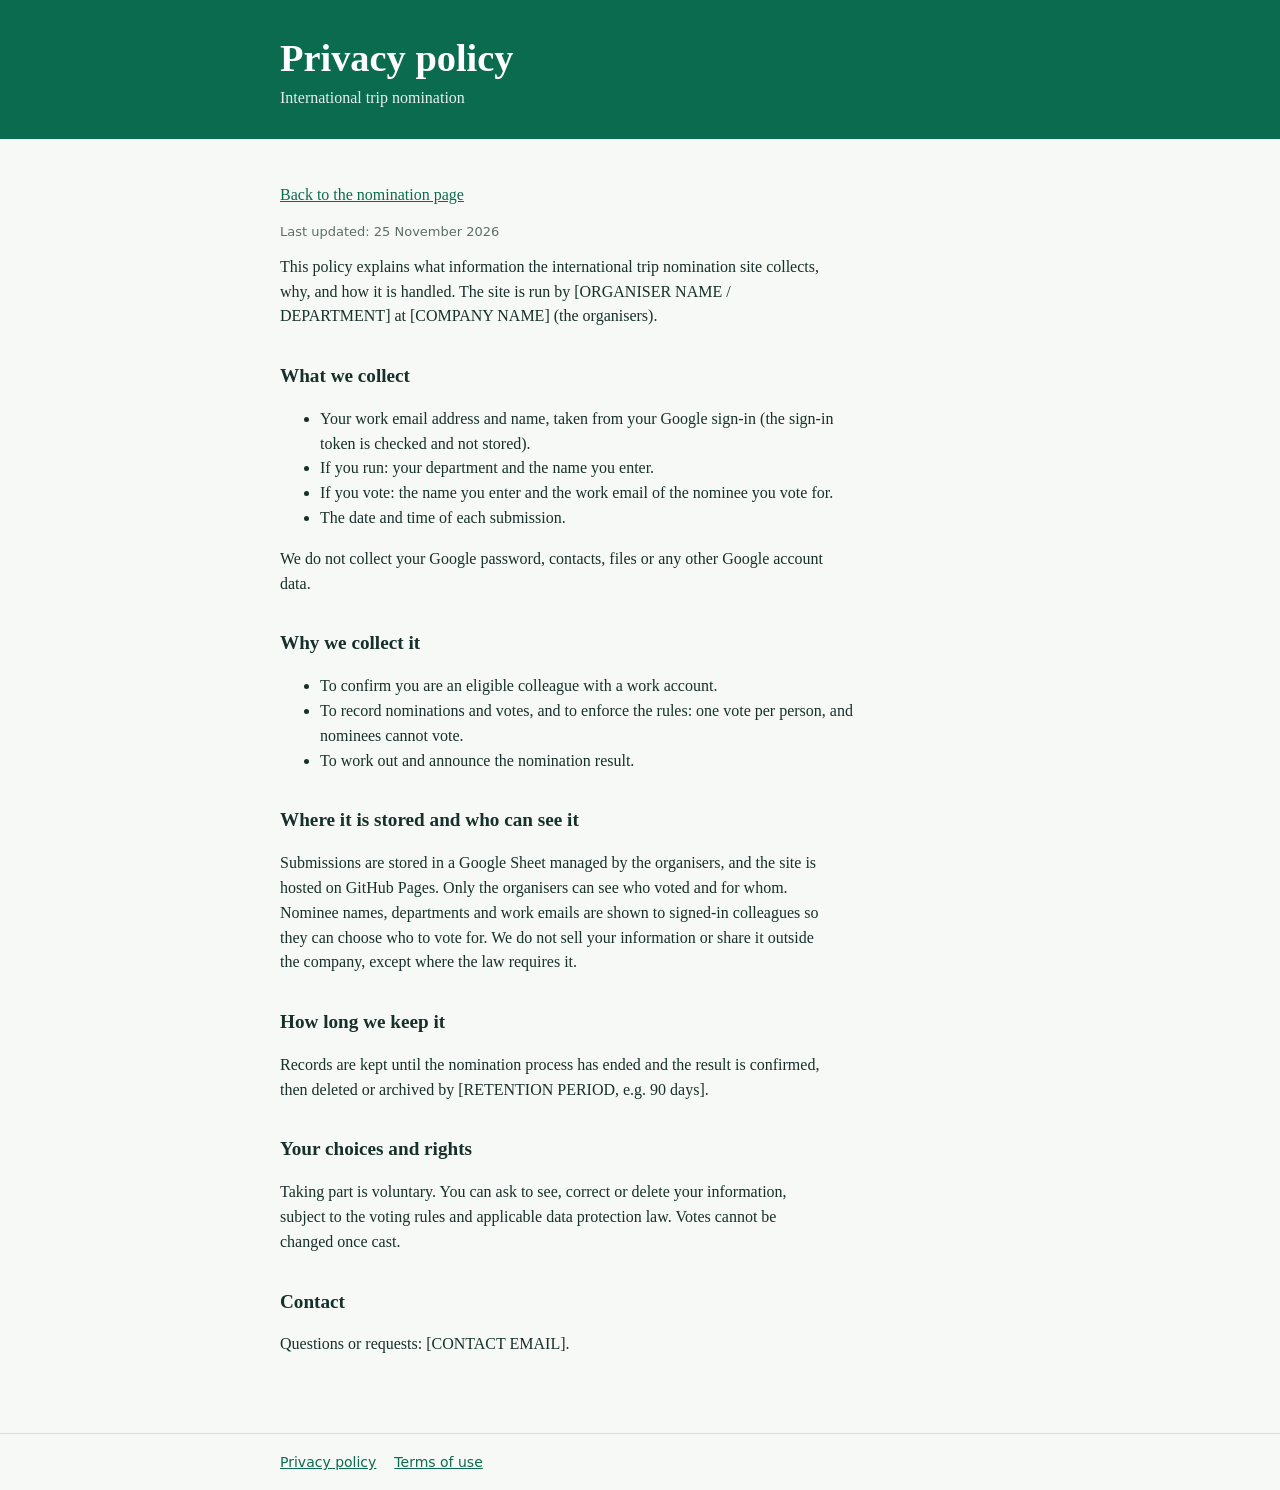
==== privacy.html @ 4c98944d "privacy and terms updates" ====
<!DOCTYPE html>
<html lang="en">
<head>
<meta charset="utf-8">
<meta name="viewport" content="width=device-width, initial-scale=1">
<title>Privacy policy | International Trip Nomination</title>
<link rel="stylesheet" href="styles.css">
</head>
<body>
<header><div class="wrap"><h1>Privacy policy</h1><p>International trip nomination</p></div></header>
<main><div class="wrap doc">
<p><a class="back" href="index.html">Back to the nomination page</a></p>
<p class="updated">Last updated: 25 November 2026</p>

<p>This policy explains what information the international trip nomination site collects, why, and how it is handled. The site is run by [ORGANISER NAME / DEPARTMENT] at [COMPANY NAME] (the organisers).</p>

<h2>What we collect</h2>
<ul>
  <li>Your work email address and name, taken from your Google sign-in (the sign-in token is checked and not stored).</li>
  <li>If you run: your department and the name you enter.</li>
  <li>If you vote: the name you enter and the work email of the nominee you vote for.</li>
  <li>The date and time of each submission.</li>
</ul>
<p>We do not collect your Google password, contacts, files or any other Google account data.</p>

<h2>Why we collect it</h2>
<ul>
  <li>To confirm you are an eligible colleague with a work account.</li>
  <li>To record nominations and votes, and to enforce the rules: one vote per person, and nominees cannot vote.</li>
  <li>To work out and announce the nomination result.</li>
</ul>

<h2>Where it is stored and who can see it</h2>
<p>Submissions are stored in a Google Sheet managed by the organisers, and the site is hosted on GitHub Pages. Only the organisers can see who voted and for whom. Nominee names, departments and work emails are shown to signed-in colleagues so they can choose who to vote for. We do not sell your information or share it outside the company, except where the law requires it.</p>

<h2>How long we keep it</h2>
<p>Records are kept until the nomination process has ended and the result is confirmed, then deleted or archived by [RETENTION PERIOD, e.g. 90 days].</p>

<h2>Your choices and rights</h2>
<p>Taking part is voluntary. You can ask to see, correct or delete your information, subject to the voting rules and applicable data protection law. Votes cannot be changed once cast.</p>

<h2>Contact</h2>
<p>Questions or requests: [CONTACT EMAIL].</p>
</div></main>
<footer><div class="wrap"><a href="privacy.html">Privacy policy</a><a href="terms.html">Terms of use</a></div></footer>
</body>
</html>
---- styles.css ----
:root{--ink:#16302b;--muted:#5b6f6a;--paper:#f7f9f6;--card:#fff;--line:#d5ded9;--brand:#0b6b4f;--brand-d:#084c38;--err:#a3281f}
*{box-sizing:border-box}
body{margin:0;font:16px/1.55 Georgia,'Times New Roman',serif;color:var(--ink);background:var(--paper)}
header{background:var(--brand);color:#fff;padding:36px 20px 28px}
.wrap{max-width:720px;margin:0 auto}
h1{margin:0 0 6px;font-size:clamp(1.7rem,5vw,2.4rem);line-height:1.15}
header p{margin:0;opacity:.9}
nav{border-bottom:1px solid var(--line);background:var(--card)}
nav .wrap{display:flex;gap:4px}
nav button{font:600 15px system-ui,sans-serif;padding:14px 18px;border:0;background:none;color:var(--muted);cursor:pointer;border-bottom:3px solid transparent}
nav button[aria-selected=true]{color:var(--brand);border-color:var(--brand)}
button:focus-visible,input:focus-visible,.go:focus-visible{outline:3px solid #f2b705;outline-offset:2px}
main{padding:28px 20px 60px}
section{display:none}section.on{display:block}
.who{font:14px system-ui,sans-serif;background:#e9f1ed;border:1px solid var(--line);padding:10px 14px;border-radius:6px;margin-bottom:22px;display:flex;gap:14px;align-items:center;justify-content:space-between;flex-wrap:wrap}
label{display:block;font:600 14px system-ui,sans-serif;margin:16px 0 6px}
input{width:100%;padding:11px 12px;font:16px system-ui,sans-serif;border:1px solid #9db0a9;border-radius:6px;background:#fff}
input[readonly]{background:#eef2ef;color:var(--muted)}
.go{margin-top:22px;font:600 16px system-ui,sans-serif;padding:12px 22px;border:0;border-radius:6px;background:var(--brand);color:#fff;cursor:pointer}
.go:hover{background:var(--brand-d)}.go:disabled{background:#9db0a9;cursor:not-allowed}
.msg{margin-top:16px;padding:12px 14px;border-radius:6px;font:15px system-ui,sans-serif;display:none}
.msg.err{display:block;background:#fbeceb;color:var(--err);border:1px solid #e6b6b2}
.msg.ok{display:block;background:#e6f3ec;color:var(--brand);border:1px solid #a9d3bd}
h2{margin-top:0}ol li{margin-bottom:10px}
.hint{font:13px system-ui,sans-serif;color:var(--muted);margin-top:4px}
footer{border-top:1px solid var(--line);padding:20px;font:14px system-ui,sans-serif;color:var(--muted)}
footer .wrap{display:flex;gap:18px;flex-wrap:wrap}
footer a,.back{color:var(--brand)}
.doc h2{margin-top:32px;font-size:1.2rem}
.doc p,.doc li{max-width:68ch}
.updated{font:13px system-ui,sans-serif;color:var(--muted)}
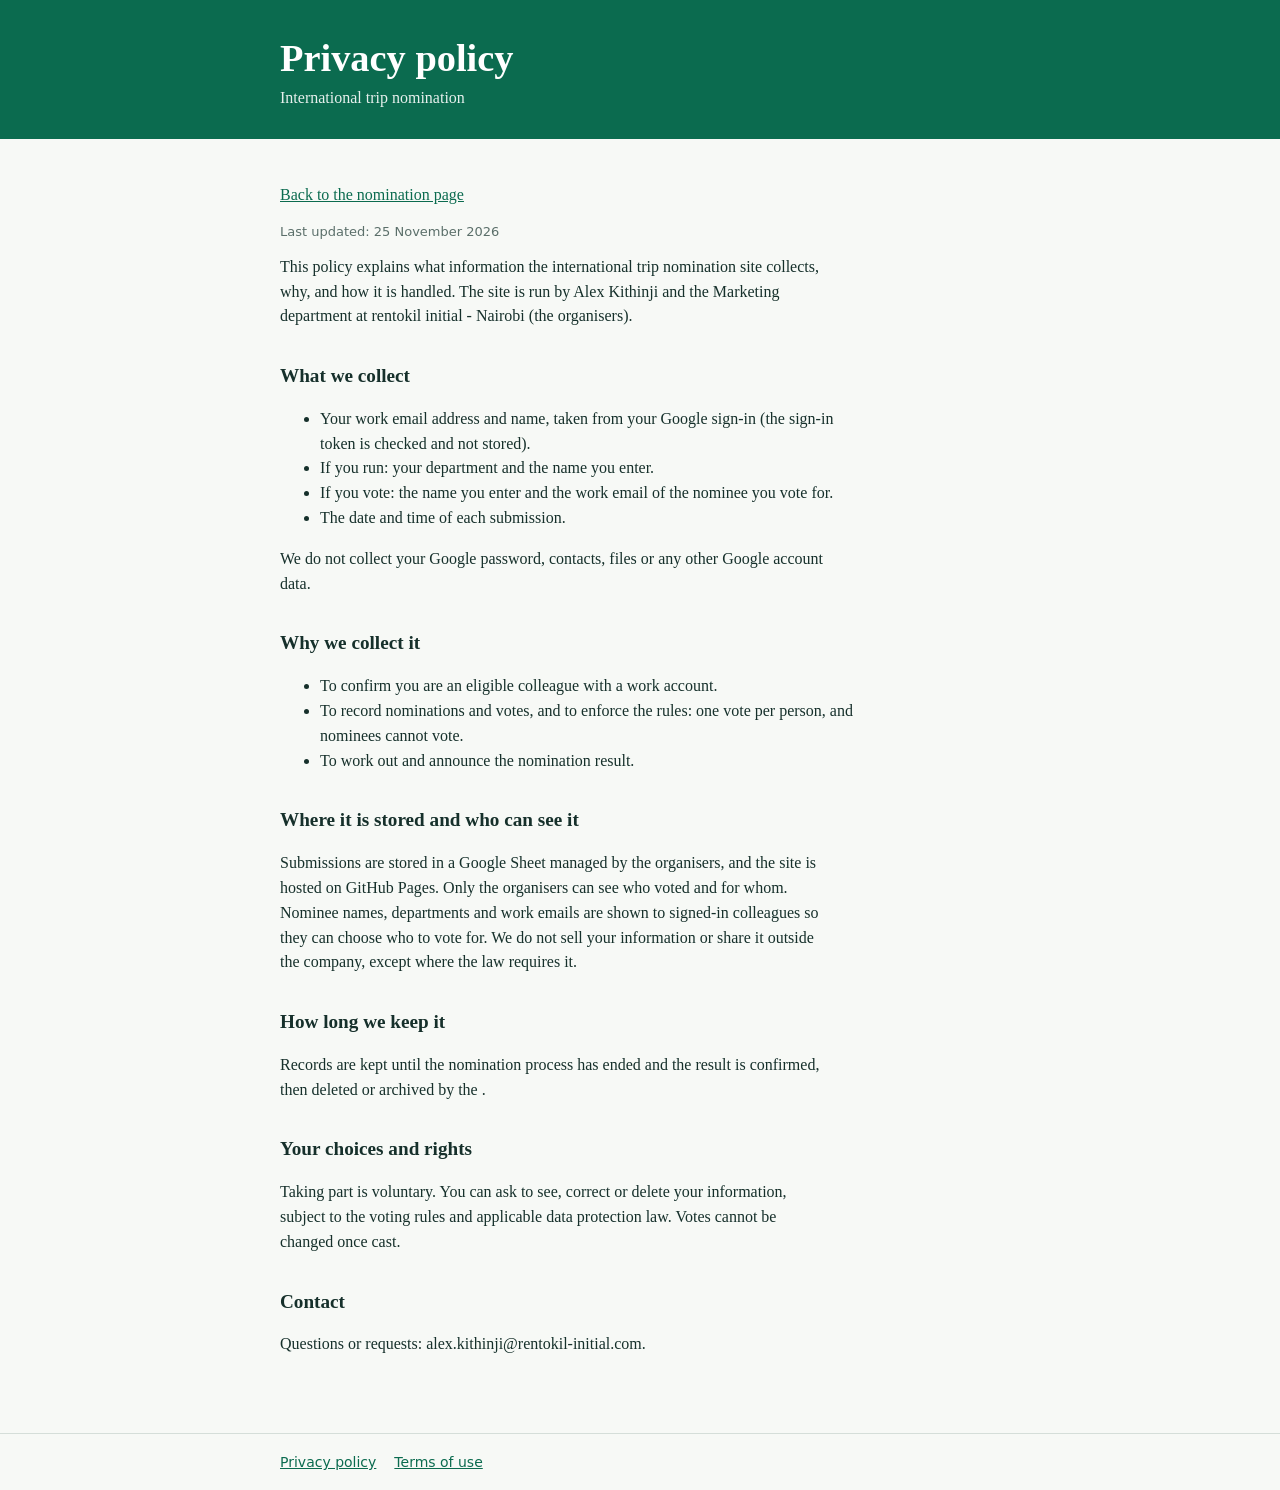
==== commit ac886c6c: "k" ====
--- a/privacy.html
+++ b/privacy.html
@@ -12,7 +12,7 @@
 <p><a class="back" href="index.html">Back to the nomination page</a></p>
 <p class="updated">Last updated: 25 November 2026</p>
 
-<p>This policy explains what information the international trip nomination site collects, why, and how it is handled. The site is run by [ORGANISER NAME / DEPARTMENT] at [COMPANY NAME] (the organisers).</p>
+<p>This policy explains what information the international trip nomination site collects, why, and how it is handled. The site is run by Alex Kithinji and the Marketing department at rentokil initial - Nairobi  (the organisers).</p>
 
 <h2>What we collect</h2>
 <ul>
@@ -34,14 +34,14 @@
 <p>Submissions are stored in a Google Sheet managed by the organisers, and the site is hosted on GitHub Pages. Only the organisers can see who voted and for whom. Nominee names, departments and work emails are shown to signed-in colleagues so they can choose who to vote for. We do not sell your information or share it outside the company, except where the law requires it.</p>
 
 <h2>How long we keep it</h2>
-<p>Records are kept until the nomination process has ended and the result is confirmed, then deleted or archived by [RETENTION PERIOD, e.g. 90 days].</p>
+<p>Records are kept until the nomination process has ended and the result is confirmed, then deleted or archived by the .</p>
 
 <h2>Your choices and rights</h2>
 <p>Taking part is voluntary. You can ask to see, correct or delete your information, subject to the voting rules and applicable data protection law. Votes cannot be changed once cast.</p>
 
 <h2>Contact</h2>
-<p>Questions or requests: [CONTACT EMAIL].</p>
+<p>Questions or requests: alex.kithinji@rentokil-initial.com.</p>
 </div></main>
-<footer><div class="wrap"><a href="privacy.html">Privacy policy</a><a href="terms.html">Terms of use</a></div></footer>
+<footer><div class="wrap"><a href="privacy.html"> Privacy policy </a><a href="terms.html"> Terms of use </a></div></footer>
 </body>
 </html>
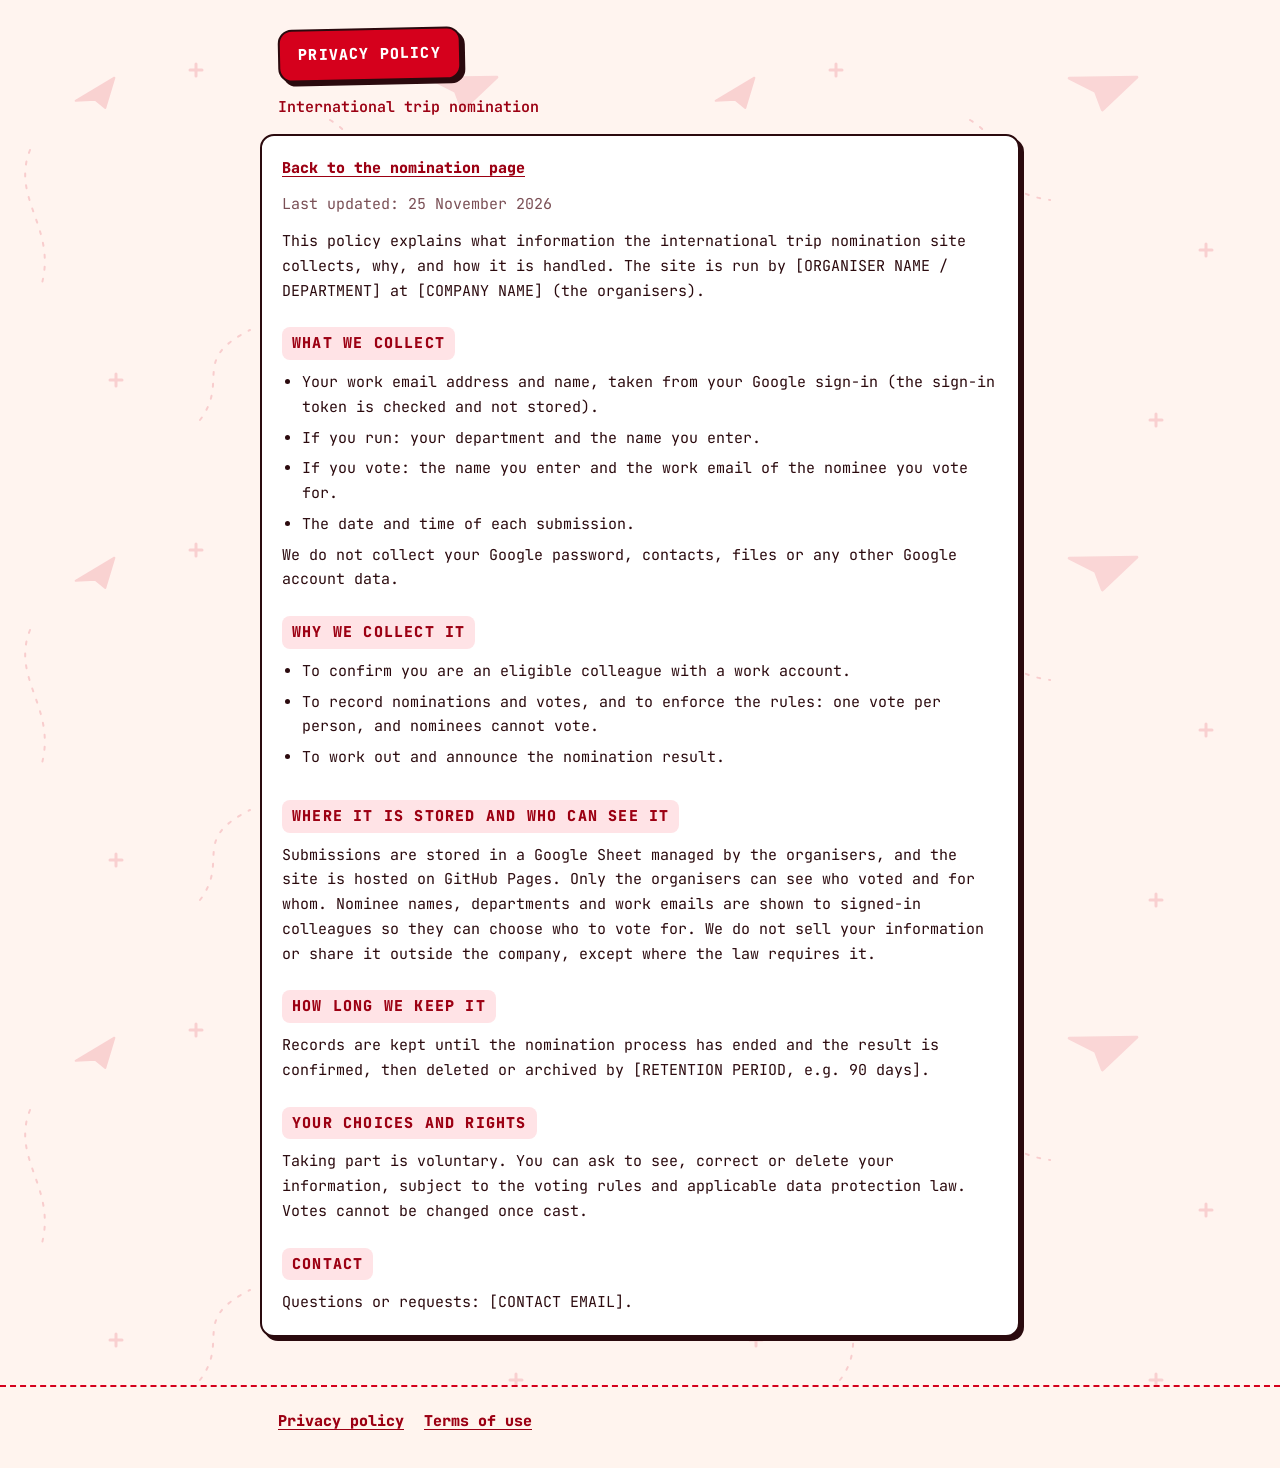
==== commit 56fcc5df: "enhancements" ====
--- a/privacy.html
+++ b/privacy.html
@@ -4,6 +4,7 @@
 <meta charset="utf-8">
 <meta name="viewport" content="width=device-width, initial-scale=1">
 <title>Privacy policy | International Trip Nomination</title>
+<link rel="preconnect" href="https://fonts.googleapis.com"><link rel="preconnect" href="https://fonts.gstatic.com" crossorigin><link href="https://fonts.googleapis.com/css2?family=JetBrains+Mono:wght@400;600;800&display=swap" rel="stylesheet">
 <link rel="stylesheet" href="styles.css">
 </head>
 <body>
@@ -12,7 +13,7 @@
 <p><a class="back" href="index.html">Back to the nomination page</a></p>
 <p class="updated">Last updated: 25 November 2026</p>
 
-<p>This policy explains what information the international trip nomination site collects, why, and how it is handled. The site is run by Alex Kithinji and the Marketing department at rentokil initial - Nairobi  (the organisers).</p>
+<p>This policy explains what information the international trip nomination site collects, why, and how it is handled. The site is run by [ORGANISER NAME / DEPARTMENT] at [COMPANY NAME] (the organisers).</p>
 
 <h2>What we collect</h2>
 <ul>
@@ -34,14 +35,14 @@
 <p>Submissions are stored in a Google Sheet managed by the organisers, and the site is hosted on GitHub Pages. Only the organisers can see who voted and for whom. Nominee names, departments and work emails are shown to signed-in colleagues so they can choose who to vote for. We do not sell your information or share it outside the company, except where the law requires it.</p>
 
 <h2>How long we keep it</h2>
-<p>Records are kept until the nomination process has ended and the result is confirmed, then deleted or archived by the .</p>
+<p>Records are kept until the nomination process has ended and the result is confirmed, then deleted or archived by [RETENTION PERIOD, e.g. 90 days].</p>
 
 <h2>Your choices and rights</h2>
 <p>Taking part is voluntary. You can ask to see, correct or delete your information, subject to the voting rules and applicable data protection law. Votes cannot be changed once cast.</p>
 
 <h2>Contact</h2>
-<p>Questions or requests: alex.kithinji@rentokil-initial.com.</p>
+<p>Questions or requests: [CONTACT EMAIL].</p>
 </div></main>
-<footer><div class="wrap"><a href="privacy.html"> Privacy policy </a><a href="terms.html"> Terms of use </a></div></footer>
+<footer><div class="wrap"><a href="privacy.html">Privacy policy</a><a href="terms.html">Terms of use</a></div></footer>
 </body>
 </html>
--- a/styles.css
+++ b/styles.css
@@ -1,31 +1,81 @@
-:root{--ink:#16302b;--muted:#5b6f6a;--paper:#f7f9f6;--card:#fff;--line:#d5ded9;--brand:#0b6b4f;--brand-d:#084c38;--err:#a3281f}
+/* Single font, single size. Contrast comes from weight, colour, fills, borders and shadows. */
+:root{
+  --red:#d5001c; --red-d:#9c0013; --tint:#ffe3e6; --paper:#fff4ef; --card:#fff;
+  --ink:#2b0a0e; --muted:#7a4f55; --line:#2b0a0e; --ok:#14683a; --gold:#ffc83d;
+  --r:14px; --shadow:4px 4px 0 var(--ink);
+}
 *{box-sizing:border-box}
-body{margin:0;font:16px/1.55 Georgia,'Times New Roman',serif;color:var(--ink);background:var(--paper)}
-header{background:var(--brand);color:#fff;padding:36px 20px 28px}
-.wrap{max-width:720px;margin:0 auto}
-h1{margin:0 0 6px;font-size:clamp(1.7rem,5vw,2.4rem);line-height:1.15}
-header p{margin:0;opacity:.9}
-nav{border-bottom:1px solid var(--line);background:var(--card)}
-nav .wrap{display:flex;gap:4px}
-nav button{font:600 15px system-ui,sans-serif;padding:14px 18px;border:0;background:none;color:var(--muted);cursor:pointer;border-bottom:3px solid transparent}
-nav button[aria-selected=true]{color:var(--brand);border-color:var(--brand)}
-button:focus-visible,input:focus-visible,.go:focus-visible{outline:3px solid #f2b705;outline-offset:2px}
-main{padding:28px 20px 60px}
+html{font-size:15px}
+body{margin:0;font-family:'JetBrains Mono',ui-monospace,Menlo,Consolas,monospace;font-size:1rem;line-height:1.65;color:var(--ink);
+  background:var(--paper) url(sky.svg) 0 0/640px 480px repeat}
+h1,h2,h3,p,ol,ul{font-size:1rem;margin:0}
+.wrap{max-width:760px;margin:0 auto;padding:0 18px}
+
+/* Header */
+header{padding:28px 0 8px}
+header h1{display:inline-block;background:var(--red);color:#fff;font-weight:800;text-transform:uppercase;letter-spacing:.08em;
+  padding:12px 18px;border:2px solid var(--ink);border-radius:var(--r);box-shadow:var(--shadow);transform:rotate(-1.2deg)}
+header p{margin-top:14px;font-weight:600;color:var(--red-d)}
+
+/* Tabs */
+nav{padding:16px 0}
+nav .wrap{display:flex;gap:10px;overflow-x:auto;padding-bottom:6px}
+nav button{font:inherit;font-weight:800;text-transform:uppercase;letter-spacing:.06em;white-space:nowrap;min-height:44px;
+  padding:8px 18px;border:2px solid var(--ink);border-radius:999px;background:var(--card);color:var(--ink);cursor:pointer;box-shadow:3px 3px 0 var(--ink);transition:transform .1s,box-shadow .1s}
+nav button:hover{transform:translate(-1px,-1px)}
+nav button[aria-selected=true]{background:var(--gold);transform:translate(3px,3px);box-shadow:none}
+
+/* Cards */
+main{padding:6px 0 48px}
+.card{background:var(--card);border:2px solid var(--ink);border-radius:var(--r);box-shadow:var(--shadow);padding:20px;margin-bottom:22px}
+.card:nth-of-type(odd){transform:rotate(-.25deg)}
+.card:nth-of-type(even){transform:rotate(.25deg)}
+.card h2{display:inline-block;background:var(--tint);color:var(--red-d);font-weight:800;text-transform:uppercase;letter-spacing:.08em;padding:4px 10px;border-radius:8px;margin-bottom:14px}
+.who{display:flex;gap:14px;align-items:center;justify-content:space-between;flex-wrap:wrap;background:var(--tint);font-weight:600}
 section{display:none}section.on{display:block}
-.who{font:14px system-ui,sans-serif;background:#e9f1ed;border:1px solid var(--line);padding:10px 14px;border-radius:6px;margin-bottom:22px;display:flex;gap:14px;align-items:center;justify-content:space-between;flex-wrap:wrap}
-label{display:block;font:600 14px system-ui,sans-serif;margin:16px 0 6px}
-input{width:100%;padding:11px 12px;font:16px system-ui,sans-serif;border:1px solid #9db0a9;border-radius:6px;background:#fff}
-input[readonly]{background:#eef2ef;color:var(--muted)}
-.go{margin-top:22px;font:600 16px system-ui,sans-serif;padding:12px 22px;border:0;border-radius:6px;background:var(--brand);color:#fff;cursor:pointer}
-.go:hover{background:var(--brand-d)}.go:disabled{background:#9db0a9;cursor:not-allowed}
-.msg{margin-top:16px;padding:12px 14px;border-radius:6px;font:15px system-ui,sans-serif;display:none}
-.msg.err{display:block;background:#fbeceb;color:var(--err);border:1px solid #e6b6b2}
-.msg.ok{display:block;background:#e6f3ec;color:var(--brand);border:1px solid #a9d3bd}
-h2{margin-top:0}ol li{margin-bottom:10px}
-.hint{font:13px system-ui,sans-serif;color:var(--muted);margin-top:4px}
-footer{border-top:1px solid var(--line);padding:20px;font:14px system-ui,sans-serif;color:var(--muted)}
-footer .wrap{display:flex;gap:18px;flex-wrap:wrap}
-footer a,.back{color:var(--brand)}
-.doc h2{margin-top:32px;font-size:1.2rem}
-.doc p,.doc li{max-width:68ch}
-.updated{font:13px system-ui,sans-serif;color:var(--muted)}
+ol{padding-left:0;list-style:none;counter-item:rules;display:grid;gap:10px}
+ol li{counter-increment:rules;display:flex;gap:12px;align-items:flex-start;padding:10px 12px;border:2px dashed var(--red);border-radius:10px}
+ol li::before{content:counter(rules);flex:none;display:grid;place-items:center;width:28px;height:28px;border-radius:50%;background:var(--red);color:#fff;font-weight:800}
+strong{font-weight:800;color:var(--red-d)}
+a{color:var(--red-d);font-weight:800;text-underline-offset:3px}
+
+/* Forms */
+label{display:block;font-weight:800;text-transform:uppercase;letter-spacing:.06em;color:var(--red-d);margin:16px 0 6px}
+input{width:100%;min-height:46px;padding:10px 12px;font:inherit;color:var(--ink);background:#fff;border:2px solid var(--ink);border-radius:10px}
+input::placeholder{color:#b08a8f}
+input[readonly]{background:var(--tint);color:var(--muted);font-weight:600}
+input:focus-visible,button:focus-visible,a:focus-visible{outline:3px solid var(--gold);outline-offset:2px;box-shadow:0 0 0 5px var(--ink)}
+.hint{color:var(--muted);margin-top:6px}
+
+/* Primary button: filled red, high contrast against the cream page */
+.go{margin-top:22px;width:100%;min-height:50px;font:inherit;font-weight:800;text-transform:uppercase;letter-spacing:.08em;
+  padding:12px 22px;border:2px solid var(--ink);border-radius:12px;background:var(--red);color:#fff;cursor:pointer;box-shadow:var(--shadow);transition:transform .1s,box-shadow .1s}
+.go:hover:not(:disabled){background:var(--red-d);transform:translate(-1px,-1px)}
+.go:active:not(:disabled){transform:translate(4px,4px);box-shadow:none}
+.go:disabled{background:#e6d3d5;color:#8d7074;border-style:dashed;box-shadow:none;cursor:not-allowed}
+@media(min-width:560px){.go{width:auto}}
+
+/* Messages */
+.msg{margin-top:16px;padding:12px 14px;border:2px solid var(--ink);border-radius:10px;font-weight:600;display:none}
+.msg.err{display:block;background:#ffd9dd;color:var(--red-d)}
+.msg.ok{display:block;background:#d9f5e3;color:var(--ok)}
+
+/* Nominee suggestions */
+.pick{position:relative}
+.sugg{position:absolute;z-index:5;left:0;right:0;top:calc(100% + 6px);max-height:280px;overflow:auto;display:grid;gap:8px;padding:10px;
+  background:var(--card);border:2px solid var(--ink);border-radius:var(--r);box-shadow:var(--shadow)}
+.sugg[hidden]{display:none}
+.sugg-item{display:grid;gap:2px;text-align:left;font:inherit;padding:10px 12px;background:var(--paper);border:2px solid var(--ink);border-radius:10px;cursor:pointer;color:var(--ink)}
+.sugg-item:hover,.sugg-item:focus-visible{background:var(--gold)}
+.sugg-item b{font-weight:800}.sugg-item span{color:var(--muted)}
+.sugg-note{padding:6px 4px;color:var(--muted);font-weight:600}
+
+/* Footer */
+footer{padding:22px 0 34px;border-top:2px dashed var(--red);background:rgba(255,244,239,.9)}
+footer .wrap{display:flex;gap:20px;flex-wrap:wrap}
+.back{display:inline-block;margin-bottom:12px}
+.updated{color:var(--muted);margin-bottom:12px}
+.doc{background:var(--card);border:2px solid var(--ink);border-radius:var(--r);box-shadow:var(--shadow);padding:20px}
+.doc h2{background:var(--tint);color:var(--red-d);display:inline-block;font-weight:800;text-transform:uppercase;letter-spacing:.08em;padding:4px 10px;border-radius:8px;margin:24px 0 10px}
+.doc ul{padding-left:20px}.doc li{margin-bottom:6px}
+@media(prefers-reduced-motion:reduce){*{transition:none!important}}
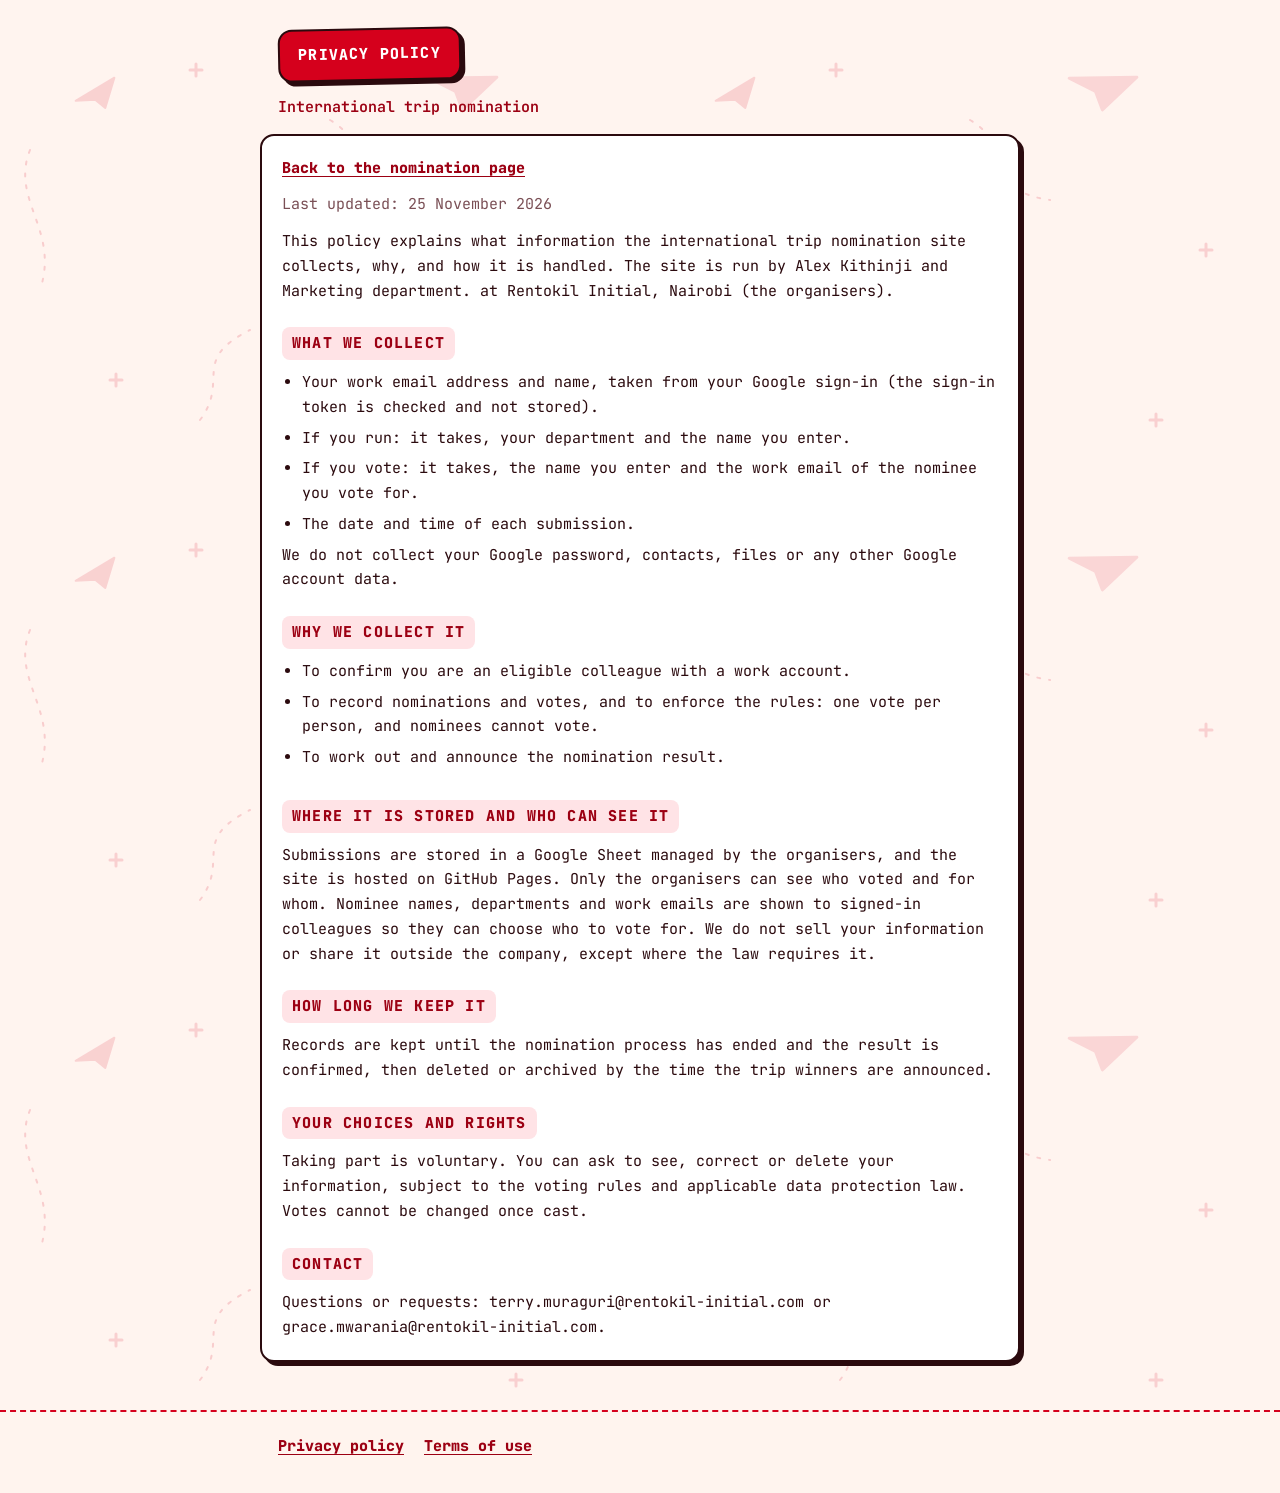
==== commit 18d5aa56: "final" ====
--- a/privacy.html
+++ b/privacy.html
@@ -13,13 +13,13 @@
 <p><a class="back" href="index.html">Back to the nomination page</a></p>
 <p class="updated">Last updated: 25 November 2026</p>
 
-<p>This policy explains what information the international trip nomination site collects, why, and how it is handled. The site is run by [ORGANISER NAME / DEPARTMENT] at [COMPANY NAME] (the organisers).</p>
+<p>This policy explains what information the international trip nomination site collects, why, and how it is handled. The site is run by Alex Kithinji and Marketing department. at Rentokil Initial, Nairobi (the organisers).</p>
 
 <h2>What we collect</h2>
 <ul>
   <li>Your work email address and name, taken from your Google sign-in (the sign-in token is checked and not stored).</li>
-  <li>If you run: your department and the name you enter.</li>
-  <li>If you vote: the name you enter and the work email of the nominee you vote for.</li>
+  <li>If you run: it takes, your department and the name you enter.</li>
+  <li>If you vote: it takes,  the name you enter and the work email of the nominee you vote for.</li>
   <li>The date and time of each submission.</li>
 </ul>
 <p>We do not collect your Google password, contacts, files or any other Google account data.</p>
@@ -35,13 +35,13 @@
 <p>Submissions are stored in a Google Sheet managed by the organisers, and the site is hosted on GitHub Pages. Only the organisers can see who voted and for whom. Nominee names, departments and work emails are shown to signed-in colleagues so they can choose who to vote for. We do not sell your information or share it outside the company, except where the law requires it.</p>
 
 <h2>How long we keep it</h2>
-<p>Records are kept until the nomination process has ended and the result is confirmed, then deleted or archived by [RETENTION PERIOD, e.g. 90 days].</p>
+<p>Records are kept until the nomination process has ended and the result is confirmed, then deleted or archived by the time the trip winners are announced.</p>
 
 <h2>Your choices and rights</h2>
 <p>Taking part is voluntary. You can ask to see, correct or delete your information, subject to the voting rules and applicable data protection law. Votes cannot be changed once cast.</p>
 
 <h2>Contact</h2>
-<p>Questions or requests: [CONTACT EMAIL].</p>
+<p>Questions or requests: terry.muraguri@rentokil-initial.com or grace.mwarania@rentokil-initial.com.</p>
 </div></main>
 <footer><div class="wrap"><a href="privacy.html">Privacy policy</a><a href="terms.html">Terms of use</a></div></footer>
 </body>
